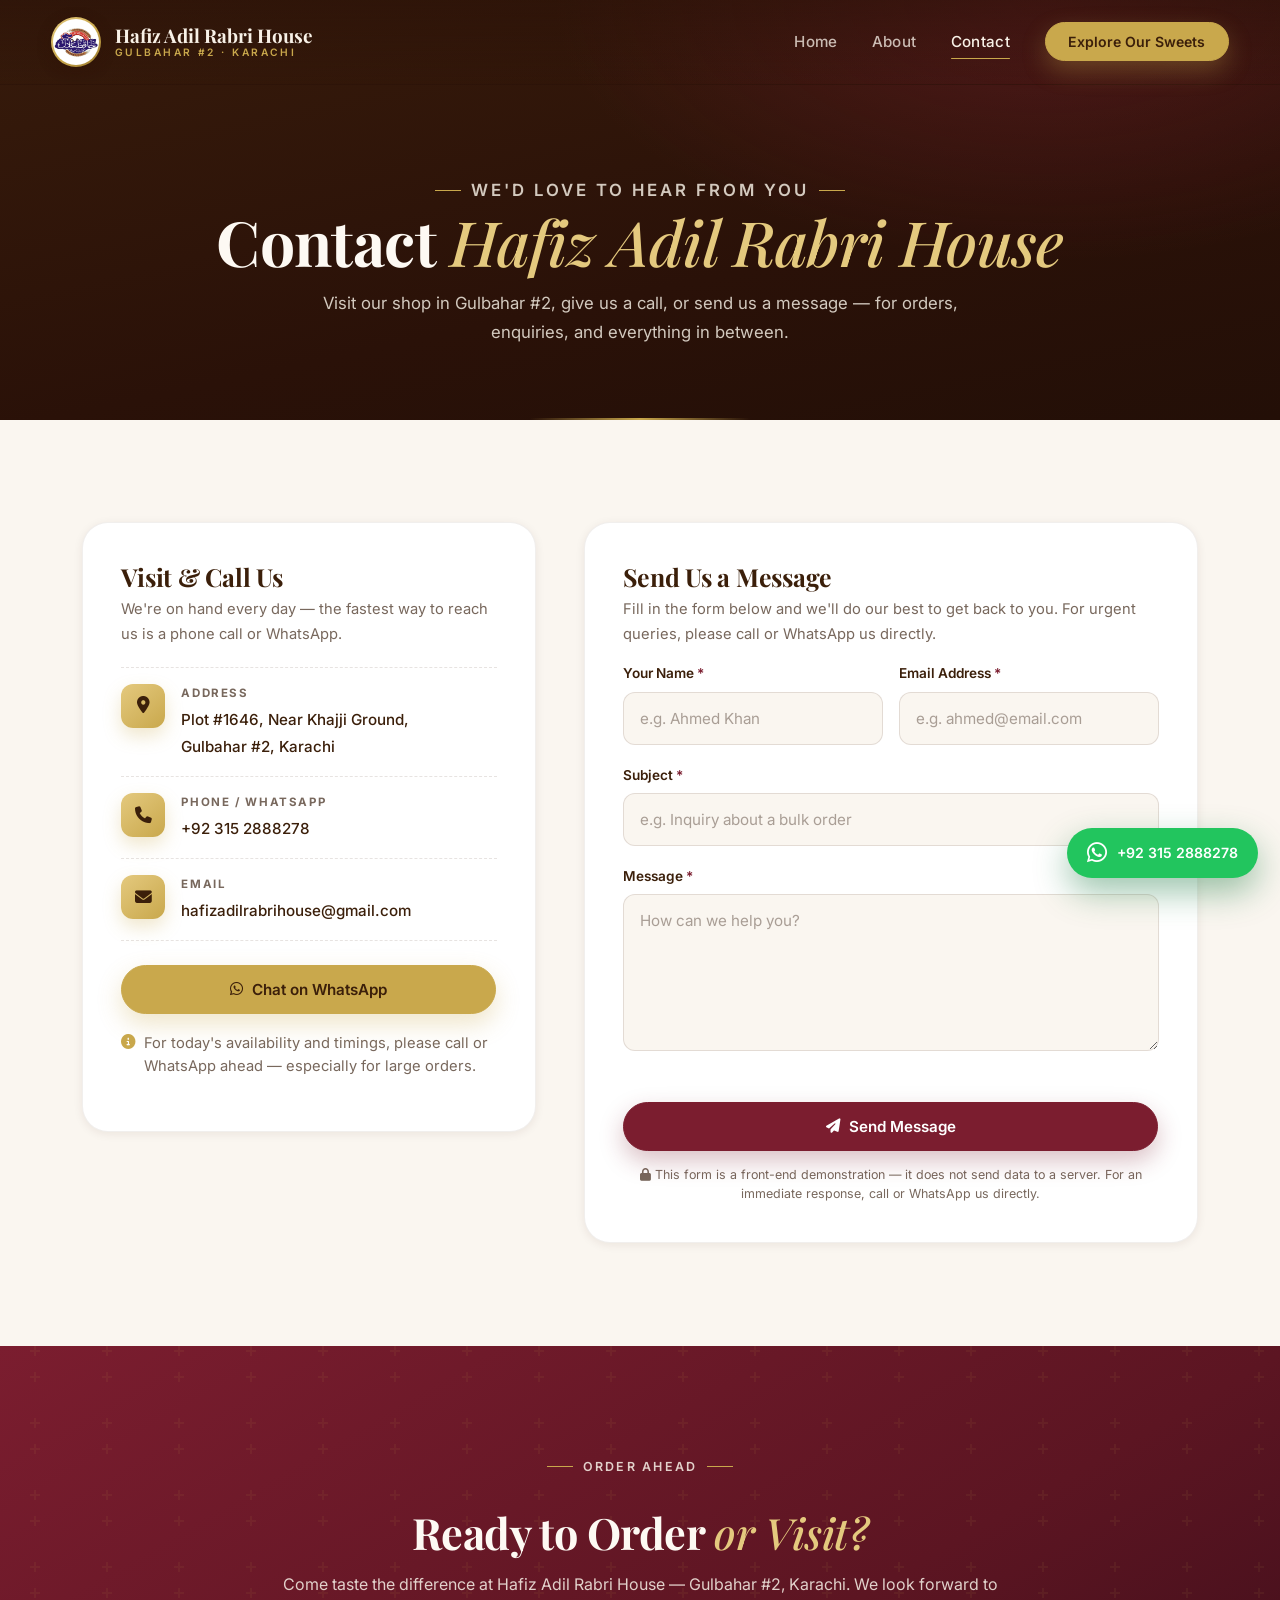
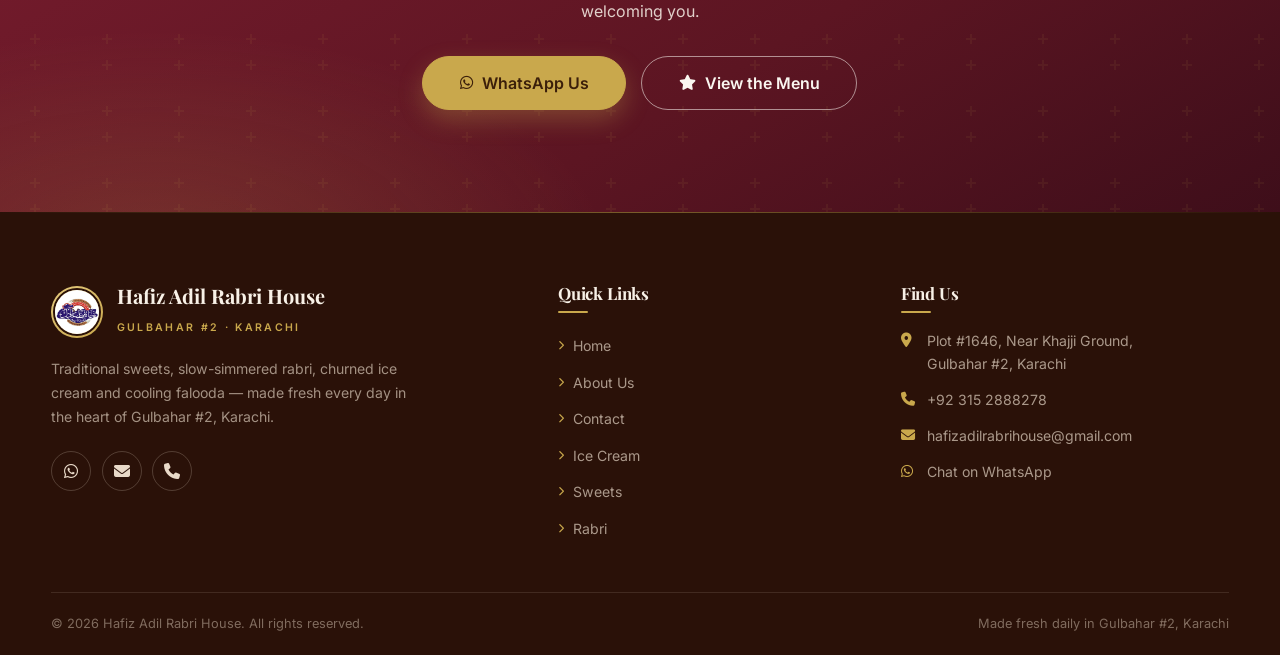
==== public/contact.html @ a8bcb31a "Update Hafiz Adil Rabri House website" ====
<!DOCTYPE html>
<html lang="en">

<head>
    <meta charset="UTF-8">
    <meta name="viewport" content="width=device-width, initial-scale=1.0">
    <title>Contact Us — Hafiz Adil Rabri House | Gulbahar #2, Karachi</title>
    <meta name="description"
        content="Get in touch with Hafiz Adil Rabri House. Visit us at Plot #1646, Gulbahar #2, Karachi, call +92 315 2888278, or message us on WhatsApp.">
    <link rel="icon" href="./img/logo.%202.jpg">

    <script>
        /* Progressive enhancement gate + fail-safe. */
        (function () {
            var d = document.documentElement;
            d.classList.add('js');
            setTimeout(function () {
                if (!window.__revealInit) {
                    var els = document.querySelectorAll('[data-reveal]');
                    for (var i = 0; i < els.length; i++) {
                        els[i].classList.add('is-visible', 'is-settled');
                    }
                }
            }, 2200);
        })();
    </script>

    <!-- Fonts -->
    <link rel="preconnect" href="https://fonts.googleapis.com">
    <link rel="preconnect" href="https://fonts.gstatic.com" crossorigin>
    <link
        href="https://fonts.googleapis.com/css2?family=Inter:wght@400;500;600;700&family=Playfair+Display:ital,wght@0,500;0,600;0,700;0,800;1,500;1,600&display=swap"
        rel="stylesheet">

    <!-- Bootstrap CSS -->
    <link href="https://cdn.jsdelivr.net/npm/bootstrap@5.3.2/dist/css/bootstrap.min.css" rel="stylesheet"
        integrity="sha384-T3c6CoIi6uLrA9TneNEoa7RxnatzjcDSCmG1MXxSR1GAsXEV/Dwwykc2MPK8M2HN" crossorigin="anonymous">
    <!-- Font Awesome -->
    <link rel="stylesheet" href="https://cdnjs.cloudflare.com/ajax/libs/font-awesome/6.4.2/css/all.min.css"
        integrity="sha512-z3gLpd7yknf1YoNbCzqRKc4qyor8gaKU1qmn+CShxbuBusANI9QpRohGBreCFkKxLhei6S9CQXFEbbKuqLg0DA=="
        crossorigin="anonymous" referrerpolicy="no-referrer">
    <!-- Custom styles -->
    <link rel="stylesheet" href="style.css">
</head>

<body>

    <a class="skip-link" href="#main-content">Skip to main content</a>

    <!-- ══════════════════════════════════════
         HEADER
    ══════════════════════════════════════ -->
    <header class="site-header" id="siteHeader">
        <nav class="navbar navbar-expand-lg" aria-label="Main navigation">
            <div class="nav-wrap">

                <a class="brand" href="index.html" aria-label="Hafiz Adil Rabri House — home">
                    <span class="brand__logo-frame">
                        <img class="brand__logo" src="./img/logo.%202.jpg" alt="Hafiz Adil Rabri House logo">
                    </span>
                    <span class="brand__text">
                        <span class="brand__name">Hafiz Adil Rabri House</span>
                        <span class="brand__tag">Gulbahar #2 · Karachi</span>
                    </span>
                </a>

                <button class="nav-burger" type="button" data-bs-toggle="collapse" data-bs-target="#siteNav"
                    aria-controls="siteNav" aria-expanded="false" aria-label="Toggle navigation menu">
                    <span></span><span></span><span></span>
                </button>

                <nav class="collapse navbar-collapse site-nav" id="siteNav" aria-label="Site sections">
                    <ul class="site-nav__list">
                        <li><a class="site-nav__link" href="index.html">Home</a></li>
                        <li><a class="site-nav__link" href="about.html">About</a></li>
                        <li><a class="site-nav__link is-active" aria-current="page" href="contact.html">Contact</a>
                        </li>
                    </ul>
                    <a class="btn btn--gold btn--sm site-nav__cta" href="index.html#signature">Explore Our Sweets</a>
                </nav>

            </div>
        </nav>
    </header>

    <main id="main-content">

        <!-- ══════════════════════════════════════
             PAGE HERO
        ══════════════════════════════════════ -->
        <section class="page-hero" aria-labelledby="contact-hero-title">
            <div class="container">
                <p class="eyebrow eyebrow--gold eyebrow--center">We'd Love to Hear from You</p>
                <h1 id="contact-hero-title">Contact <em>Hafiz Adil Rabri House</em></h1>
                <p>
                    Visit our shop in Gulbahar #2, give us a call, or send us a message — for orders, enquiries,
                    and everything in between.
                </p>
            </div>
        </section>

        <!-- ══════════════════════════════════════
             CONTACT LAYOUT
        ══════════════════════════════════════ -->
        <section class="section contact-wrap" aria-label="Contact information and message form">
            <div class="container contact-grid">

                <!-- Info card -->
                <div class="contact-card" data-reveal="left">
                    <h2>Visit &amp; Call Us</h2>
                    <p>We're on hand every day — the fastest way to reach us is a phone call or WhatsApp.</p>

                    <div class="contact-detail">
                        <div class="contact-detail__icon"><i class="fa-solid fa-location-dot"
                                aria-hidden="true"></i></div>
                        <div class="contact-detail__text">
                            <strong>Address</strong>
                            <span>Plot #1646, Near Khajji Ground,<br>Gulbahar #2, Karachi</span>
                        </div>
                    </div>

                    <div class="contact-detail">
                        <div class="contact-detail__icon"><i class="fa-solid fa-phone" aria-hidden="true"></i></div>
                        <div class="contact-detail__text">
                            <strong>Phone / WhatsApp</strong>
                            <a href="tel:+923152888278">+92 315 2888278</a>
                        </div>
                    </div>

                    <div class="contact-detail">
                        <div class="contact-detail__icon"><i class="fa-solid fa-envelope" aria-hidden="true"></i>
                        </div>
                        <div class="contact-detail__text">
                            <strong>Email</strong>
                            <a href="mailto:hafizadilrabrihouse@gmail.com">hafizadilrabrihouse@gmail.com</a>
                        </div>
                    </div>

                    <a class="btn btn--gold btn--block"
                        href="https://wa.me/923152888278?text=Assalam%20o%20Alaikum!%20I%20have%20a%20question."
                        target="_blank" rel="noopener noreferrer">
                        <i class="fa-brands fa-whatsapp" aria-hidden="true"></i> Chat on WhatsApp
                    </a>

                    <p class="contact-card__note">
                        <i class="fa-solid fa-circle-info" aria-hidden="true"></i>
                        <span>For today's availability and timings, please call or WhatsApp ahead — especially for
                            large orders.</span>
                    </p>
                </div>

                <!-- Form card -->
                <div class="contact-card" data-reveal="right">
                    <h2>Send Us a Message</h2>
                    <p>
                        Fill in the form below and we'll do our best to get back to you. For urgent queries, please
                        call or WhatsApp us directly.
                    </p>

                    <form id="contact-form" novalidate aria-label="Contact form">
                        <div class="form-row">
                            <div class="form-group">
                                <label for="cf-name">Your Name <span class="req" aria-hidden="true">*</span></label>
                                <input class="form-control-custom" type="text" id="cf-name" name="name"
                                    autocomplete="name" placeholder="e.g. Ahmed Khan" aria-required="true"
                                    aria-describedby="cf-name-error">
                                <span class="field-error" id="cf-name-error" role="alert" aria-live="polite"></span>
                            </div>
                            <div class="form-group">
                                <label for="cf-email">Email Address <span class="req"
                                        aria-hidden="true">*</span></label>
                                <input class="form-control-custom" type="email" id="cf-email" name="email"
                                    autocomplete="email" placeholder="e.g. ahmed@email.com" aria-required="true"
                                    aria-describedby="cf-email-error">
                                <span class="field-error" id="cf-email-error" role="alert" aria-live="polite"></span>
                            </div>
                        </div>

                        <div class="form-group">
                            <label for="cf-subject">Subject <span class="req" aria-hidden="true">*</span></label>
                            <input class="form-control-custom" type="text" id="cf-subject" name="subject"
                                placeholder="e.g. Inquiry about a bulk order" aria-required="true"
                                aria-describedby="cf-subject-error">
                            <span class="field-error" id="cf-subject-error" role="alert" aria-live="polite"></span>
                        </div>

                        <div class="form-group">
                            <label for="cf-message">Message <span class="req" aria-hidden="true">*</span></label>
                            <textarea class="form-control-custom" id="cf-message" name="message" rows="5"
                                placeholder="How can we help you?" aria-required="true"
                                aria-describedby="cf-message-error"></textarea>
                            <span class="field-error" id="cf-message-error" role="alert" aria-live="polite"></span>
                        </div>

                        <button type="submit" class="btn btn--primary btn--block">
                            <i class="fa-solid fa-paper-plane" aria-hidden="true"></i> Send Message
                        </button>

                        <p class="form-hint">
                            <i class="fa-solid fa-lock" aria-hidden="true"></i>
                            This form is a front-end demonstration — it does not send data to a server. For an
                            immediate response, call or WhatsApp us directly.
                        </p>
                    </form>

                    <div id="form-success" role="status" aria-live="polite">
                        <i class="fa-solid fa-circle-check" aria-hidden="true"></i>
                        Thank you! Your message passed validation.
                        <br>
                        Please note: this form is a front-end demonstration and does not transmit data —
                        to reach us instantly, message us on WhatsApp at <strong>+92 315 2888278</strong>.
                    </div>
                </div>

            </div>
        </section>

        <!-- ══════════════════════════════════════
             CTA
        ══════════════════════════════════════ -->
        <section class="visit" aria-labelledby="contact-cta-title">
            <div class="container visit__inner" data-reveal>
                <p class="eyebrow eyebrow--gold eyebrow--center">Order Ahead</p>
                <h2 id="contact-cta-title">Ready to Order <em>or Visit?</em></h2>
                <p>
                    Come taste the difference at Hafiz Adil Rabri House — Gulbahar #2, Karachi. We look forward to
                    welcoming you.
                </p>
                <div class="visit__cta">
                    <a class="btn btn--gold btn--lg" href="https://wa.me/923152888278" target="_blank"
                        rel="noopener noreferrer">
                        <i class="fa-brands fa-whatsapp" aria-hidden="true"></i> WhatsApp Us
                    </a>
                    <a class="btn btn--ghost btn--lg" href="index.html#menu">
                        <i class="fa-solid fa-star" aria-hidden="true"></i> View the Menu
                    </a>
                </div>
            </div>
        </section>

    </main>

    <!-- ══════════════════════════════════════
         WHATSAPP FAB
    ══════════════════════════════════════ -->
    <a href="https://wa.me/923152888278" class="whatsapp-fab" target="_blank" rel="noopener noreferrer"
        aria-label="Chat with Hafiz Adil Rabri House on WhatsApp">
        <i class="fa-brands fa-whatsapp" aria-hidden="true"></i>
        <span>+92 315 2888278</span>
    </a>

    <!-- ══════════════════════════════════════
         FOOTER
    ══════════════════════════════════════ -->
    <footer class="site-footer">
        <div class="footer-grid">

            <div class="footer-brand">
                <div class="footer-brand__row">
                    <span class="footer-brand__logo">
                        <img src="./img/logo.%202.jpg" alt="Hafiz Adil Rabri House logo" loading="lazy">
                    </span>
                    <span>
                        <span class="footer-brand__name">Hafiz Adil Rabri House</span><br>
                        <span class="footer-brand__tag">Gulbahar #2 · Karachi</span>
                    </span>
                </div>
                <p class="footer-brand__desc">
                    Traditional sweets, slow-simmered rabri, churned ice cream and cooling falooda — made fresh
                    every day in the heart of Gulbahar #2, Karachi.
                </p>
                <div class="footer-social">
                    <a href="https://wa.me/923152888278" target="_blank" rel="noopener noreferrer"
                        aria-label="Chat on WhatsApp"><i class="fa-brands fa-whatsapp" aria-hidden="true"></i></a>
                    <a href="mailto:hafizadilrabrihouse@gmail.com" aria-label="Email us"><i
                            class="fa-solid fa-envelope" aria-hidden="true"></i></a>
                    <a href="tel:+923152888278" aria-label="Call us"><i class="fa-solid fa-phone"
                            aria-hidden="true"></i></a>
                </div>
            </div>

            <div>
                <h3 class="footer-heading">Quick Links</h3>
                <ul class="footer-links">
                    <li><a href="index.html"><i class="fa-solid fa-chevron-right" aria-hidden="true"></i>Home</a></li>
                    <li><a href="about.html"><i class="fa-solid fa-chevron-right" aria-hidden="true"></i>About Us</a>
                    </li>
                    <li><a href="contact.html"><i class="fa-solid fa-chevron-right" aria-hidden="true"></i>Contact</a>
                    </li>
                    <li><a href="index.html#ice-cream"><i class="fa-solid fa-chevron-right"
                                aria-hidden="true"></i>Ice Cream</a></li>
                    <li><a href="index.html#sweets"><i class="fa-solid fa-chevron-right"
                                aria-hidden="true"></i>Sweets</a></li>
                    <li><a href="index.html#rabri"><i class="fa-solid fa-chevron-right"
                                aria-hidden="true"></i>Rabri</a></li>
                </ul>
            </div>

            <div>
                <h3 class="footer-heading">Find Us</h3>
                <ul class="footer-contact">
                    <li>
                        <i class="fa-solid fa-location-dot" aria-hidden="true"></i>
                        <span>Plot #1646, Near Khajji Ground,<br>Gulbahar #2, Karachi</span>
                    </li>
                    <li>
                        <i class="fa-solid fa-phone" aria-hidden="true"></i>
                        <a href="tel:+923152888278">+92 315 2888278</a>
                    </li>
                    <li>
                        <i class="fa-solid fa-envelope" aria-hidden="true"></i>
                        <a href="mailto:hafizadilrabrihouse@gmail.com">hafizadilrabrihouse@gmail.com</a>
                    </li>
                    <li>
                        <i class="fa-brands fa-whatsapp" aria-hidden="true"></i>
                        <a href="https://wa.me/923152888278" target="_blank" rel="noopener noreferrer">Chat on
                            WhatsApp</a>
                    </li>
                </ul>
            </div>

        </div>

        <div class="footer-bottom">
            <span>© 2026 Hafiz Adil Rabri House. All rights reserved.</span>
            <span>Made fresh daily in Gulbahar #2, Karachi</span>
        </div>
    </footer>

    <!-- Bootstrap JS (single load) + app scripts -->
    <script src="https://cdn.jsdelivr.net/npm/bootstrap@5.3.2/dist/js/bootstrap.bundle.min.js"
        integrity="sha384-C6RzsynM9kWDrMNeT87bh95OGNyZPhcTNXj1NW7RuBCsyN/o0jlpcV8Qyq46cDfL"
        crossorigin="anonymous"></script>
    <script src="app.js"></script>

</body>

</html>
---- public/style.css ----
/* ============================================================
   Hafiz Adil Rabri House — Premium Cinematic Stylesheet
   Stack: Bootstrap 5.3 utilities + this custom design system
   Fonts: Playfair Display (display) + Inter (UI / body)
   ------------------------------------------------------------
   Contents
   01 tokens            06 hero            11 showcase
   02 base / reset      07 category rail   12 craft
   03 utilities         08 signature       13 celebration
   04 buttons           09 menu catalogue  14 story / cta / footer ...
   05 header / nav      10 product cards   (continued in part 2)
   ============================================================ */

/* ══════════════════════════════════════════════════════════
   01 · DESIGN TOKENS
   ══════════════════════════════════════════════════════════ */
:root {
  /* Brand palette */
  --chocolate: #3B1F0A;
  --chocolate-deep: #2A1108;
  --ivory: #FAF6F0;
  --burgundy: #7B1D2F;
  --burgundy-deep: #5C1522;
  --gold: #C9A84C;
  --gold-soft: #E4C97E;
  --surface: #FFFFFF;
  --muted: #78685D;

  /* Derived surfaces & lines */
  --line: rgba(59, 31, 10, 0.12);
  --line-soft: rgba(59, 31, 10, 0.07);
  --gold-line: rgba(201, 168, 76, 0.42);
  --overlay: rgba(42, 17, 8, 0.74);
  --ink-soft: #57402E;

  /* Typography */
  --font-display: 'Playfair Display', Georgia, 'Times New Roman', serif;
  --font-body: 'Inter', system-ui, -apple-system, 'Segoe UI', Roboto, sans-serif;

  /* Metrics */
  --header-h: 84px;
  --container-w: min(1200px, 92vw);
  --radius-sm: 10px;
  --radius-md: 16px;
  --radius-lg: 26px;

  /* Shadows (natural, low-spread) */
  --shadow-sm: 0 2px 10px rgba(59, 31, 10, 0.08);
  --shadow-md: 0 12px 32px rgba(59, 31, 10, 0.13);
  --shadow-lg: 0 28px 64px rgba(42, 17, 8, 0.22);

  /* Motion */
  --ease: cubic-bezier(0.22, 0.61, 0.36, 1);
  --dur: 0.32s;
}

/* ══════════════════════════════════════════════════════════
   02 · BASE / RESET
   ══════════════════════════════════════════════════════════ */
*,
*::before,
*::after { box-sizing: border-box; }

html {
  scroll-behavior: smooth;
  scroll-padding-top: calc(var(--header-h) + 14px);
  -webkit-text-size-adjust: 100%;
}

body {
  font-family: var(--font-body);
  font-size: 1rem;
  line-height: 1.7;
  color: var(--chocolate);
  background-color: var(--ivory);
  margin: 0;
  overflow-x: clip;
}

h1, h2, h3, h4 {
  font-family: var(--font-display);
  color: var(--chocolate);
  line-height: 1.18;
  margin: 0 0 0.6em;
  font-weight: 700;
  letter-spacing: -0.01em;
}

h1 { font-size: clamp(2.3rem, 5vw, 3.9rem); }
h2 { font-size: clamp(1.75rem, 3.4vw, 2.7rem); }
h3 { font-size: clamp(1.15rem, 2vw, 1.4rem); }

p { margin: 0 0 1em; }

a {
  color: inherit;
  text-decoration: none;
  transition: color var(--dur) var(--ease);
}

img {
  max-width: 100%;
  display: block;
}

ul { margin: 0; padding: 0; }

::selection {
  background: var(--gold);
  color: var(--chocolate);
}

:focus-visible {
  outline: 2px solid var(--gold);
  outline-offset: 3px;
  border-radius: 4px;
}

/* Skip link */
.skip-link {
  position: fixed;
  top: -60px;
  left: 1rem;
  z-index: 2000;
  background: var(--burgundy);
  color: #fff;
  padding: 0.6rem 1.2rem;
  border-radius: 0 0 10px 10px;
  font-weight: 600;
  transition: top var(--dur) var(--ease);
}
.skip-link:focus { top: 0; color: #fff; }

/* ══════════════════════════════════════════════════════════
   03 · UTILITIES
   ══════════════════════════════════════════════════════════ */
.container {
  width: var(--container-w);
  margin-inline: auto;
}

.section { padding: clamp(4rem, 8vw, 7rem) 0; }
.section--white { background: var(--surface); }
.section--ivory { background: var(--ivory); }

/* Eyebrow label */
.eyebrow {
  display: inline-flex;
  align-items: center;
  gap: 0.6rem;
  font-size: 0.78rem;
  font-weight: 600;
  letter-spacing: 0.18em;
  text-transform: uppercase;
  color: var(--burgundy);
  margin: 0 0 0.9rem;
}
.eyebrow::before {
  content: '';
  width: 26px;
  height: 1.5px;
  background: var(--gold);
  flex: none;
}
.eyebrow--gold { color: var(--gold); }
.eyebrow--gold::before { background: var(--gold); }
.eyebrow--center { justify-content: center; }
.eyebrow--center::after {
  content: '';
  width: 26px;
  height: 1.5px;
  background: var(--gold);
  flex: none;
}
.eyebrow--light { color: var(--gold-soft); }

/* Lede paragraph */
.lede {
  font-size: 1.06rem;
  color: var(--muted);
  max-width: 56ch;
}
.lede--light { color: rgba(232, 217, 200, 0.82); }
.lede--center { margin-inline: auto; }

/* Section heading block */
.section-head {
  max-width: 680px;
  margin-bottom: clamp(2.2rem, 4vw, 3.4rem);
}
.section-head--center {
  text-align: center;
  margin-inline: auto;
}
.section-head--center .lede { margin-inline: auto; }
.section-head--center .eyebrow { justify-content: center; }

/* Italic accent inside headings */
h1 em, h2 em, h3 em {
  font-style: italic;
  font-weight: 500;
  color: var(--burgundy);
}
.hl-gold em,
.section--dark em { color: var(--gold-soft); }

/* Small chip / tag */
.chip {
  display: inline-flex;
  align-items: center;
  gap: 0.45rem;
  font-size: 0.8rem;
  font-weight: 600;
  padding: 0.42rem 0.9rem;
  border-radius: 50px;
  background: rgba(201, 168, 76, 0.14);
  border: 1px solid var(--gold-line);
  color: var(--chocolate);
  letter-spacing: 0.02em;
}
.chip b { color: var(--burgundy); font-weight: 700; }

/* ══════════════════════════════════════════════════════════
   04 · BUTTONS
   ══════════════════════════════════════════════════════════ */
.btn {
  display: inline-flex;
  align-items: center;
  justify-content: center;
  gap: 0.55rem;
  font-family: var(--font-body);
  font-weight: 600;
  font-size: 0.95rem;
  line-height: 1;
  padding: 1rem 1.9rem;
  border-radius: 50px;
  border: 1.5px solid transparent;
  cursor: pointer;
  text-align: center;
  transition:
    background var(--dur) var(--ease),
    color var(--dur) var(--ease),
    border-color var(--dur) var(--ease),
    transform var(--dur) var(--ease),
    box-shadow var(--dur) var(--ease);
  will-change: transform;
}
.btn i { font-size: 0.95em; }

.btn--primary {
  background: var(--burgundy);
  border-color: var(--burgundy);
  color: #fff;
  box-shadow: 0 10px 24px rgba(123, 29, 47, 0.28);
}
.btn--primary:hover {
  background: var(--burgundy-deep);
  border-color: var(--burgundy-deep);
  color: #fff;
  transform: translateY(-2px);
  box-shadow: 0 14px 30px rgba(92, 21, 34, 0.32);
}

.btn--gold {
  background: var(--gold);
  border-color: var(--gold);
  color: var(--chocolate);
  box-shadow: 0 10px 24px rgba(201, 168, 76, 0.3);
}
.btn--gold:hover {
  background: var(--gold-soft);
  border-color: var(--gold-soft);
  color: var(--chocolate);
  transform: translateY(-2px);
  box-shadow: 0 14px 30px rgba(201, 168, 76, 0.38);
}

.btn--ghost {
  background: transparent;
  border-color: rgba(250, 246, 240, 0.55);
  color: #FAF6F0;
}
.btn--ghost:hover {
  background: rgba(250, 246, 240, 0.12);
  border-color: #FAF6F0;
  color: #fff;
  transform: translateY(-2px);
}

.btn--outline {
  background: transparent;
  border-color: var(--gold-line);
  color: var(--chocolate);
}
.btn--outline:hover {
  background: rgba(201, 168, 76, 0.12);
  border-color: var(--gold);
  transform: translateY(-2px);
}

.btn--sm { padding: 0.72rem 1.4rem; font-size: 0.88rem; }
.btn--lg { padding: 1.12rem 2.3rem; font-size: 1rem; }
.btn--block { width: 100%; }

/* ══════════════════════════════════════════════════════════
   05 · HEADER / NAVBAR
   ══════════════════════════════════════════════════════════ */
.site-header {
  position: fixed;
  top: 0;
  left: 0;
  right: 0;
  z-index: 1030;
  --head-fg: #F8F1E7;
  --head-fg-dim: rgba(248, 241, 231, 0.76);
  background: linear-gradient(180deg, rgba(42, 17, 8, 0.52), rgba(42, 17, 8, 0));
  transition:
    background var(--dur) var(--ease),
    box-shadow var(--dur) var(--ease),
    border-color var(--dur) var(--ease);
  border-bottom: 1px solid transparent;
}

/* Solid state after scrolling */
.site-header.is-solid {
  --head-fg: var(--chocolate);
  --head-fg-dim: var(--muted);
  background: rgba(250, 246, 240, 0.94);
  -webkit-backdrop-filter: blur(14px);
  backdrop-filter: blur(14px);
  border-bottom-color: var(--line-soft);
  box-shadow: 0 10px 34px rgba(42, 17, 8, 0.1);
}

/* Bootstrap navbar overrides */
.site-header .navbar {
  padding: 0;
  flex-wrap: nowrap;
}

.nav-wrap {
  width: var(--container-w);
  margin-inline: auto;
  display: flex;
  align-items: center;
  justify-content: space-between;
  gap: 1.5rem;
  min-height: var(--header-h);
  position: relative;
}

/* Brand */
.brand {
  display: inline-flex;
  align-items: center;
  gap: 0.85rem;
  min-width: 0;
}
.brand__logo-frame {
  width: 50px;
  height: 50px;
  flex: none;
  border-radius: 50%;
  padding: 2px;
  background: linear-gradient(140deg, var(--gold-soft), var(--gold) 55%, #9A7A2E);
  box-shadow: 0 4px 14px rgba(42, 17, 8, 0.35);
}
.brand__logo {
  width: 100%;
  height: 100%;
  border-radius: 50%;
  object-fit: cover;
}
.brand__text {
  display: flex;
  flex-direction: column;
  line-height: 1.15;
  min-width: 0;
}
.brand__name {
  font-family: var(--font-display);
  font-weight: 700;
  font-size: 1.18rem;
  color: var(--head-fg);
  white-space: nowrap;
  transition: color var(--dur) var(--ease);
}
.brand__tag {
  font-size: 0.64rem;
  font-weight: 600;
  letter-spacing: 0.24em;
  text-transform: uppercase;
  color: var(--gold);
}

/* Nav links */
.site-nav {
  align-items: center;
  justify-content: flex-end;
  gap: 0.4rem;
}
.site-nav__list {
  display: flex;
  align-items: center;
  gap: 0.35rem;
  list-style: none;
}
.site-nav__link {
  position: relative;
  display: inline-block;
  font-weight: 500;
  font-size: 0.95rem;
  letter-spacing: 0.02em;
  color: var(--head-fg-dim);
  padding: 0.55rem 0.9rem;
  transition: color var(--dur) var(--ease);
}
.site-nav__link::after {
  content: '';
  position: absolute;
  left: 0.9rem;
  right: 0.9rem;
  bottom: 0.28rem;
  height: 1.5px;
  background: var(--gold);
  border-radius: 2px;
  transform: scaleX(0);
  transform-origin: left center;
  transition: transform 0.4s var(--ease);
}
.site-nav__link:hover,
.site-nav__link:focus-visible { color: var(--head-fg); }
.site-nav__link:hover::after { transform: scaleX(1); }
.site-nav__link.is-active { color: var(--head-fg); }
.site-nav__link.is-active::after { transform: scaleX(1); }

.site-nav__cta { margin-left: 0.9rem; }

/* Burger (mobile) */
.nav-burger {
  display: none;
  flex-direction: column;
  justify-content: center;
  gap: 5px;
  width: 46px;
  height: 46px;
  padding: 0 12px;
  background: rgba(250, 246, 240, 0.1);
  border: 1px solid rgba(250, 246, 240, 0.28);
  border-radius: 12px;
  color: var(--head-fg);
  cursor: pointer;
  transition: background var(--dur) var(--ease), border-color var(--dur) var(--ease);
}
.nav-burger span {
  display: block;
  width: 100%;
  height: 2px;
  border-radius: 2px;
  background: currentColor;
  transition: transform 0.35s var(--ease), opacity 0.25s var(--ease);
}
.nav-burger:hover { background: rgba(250, 246, 240, 0.18); }
.site-header.is-solid .nav-burger {
  background: rgba(59, 31, 10, 0.06);
  border-color: var(--line);
}
.nav-burger[aria-expanded="true"] span:nth-child(1) { transform: translateY(7px) rotate(45deg); }
.nav-burger[aria-expanded="true"] span:nth-child(2) { opacity: 0; }
.nav-burger[aria-expanded="true"] span:nth-child(3) { transform: translateY(-7px) rotate(-45deg); }

/* Mobile nav panel */
@media (max-width: 991.98px) {
  .nav-burger { display: flex; }

  .site-nav.navbar-collapse {
    position: absolute;
    top: calc(100% + 10px);
    left: 0;
    right: 0;
    z-index: 1020;
    display: block;
    background: linear-gradient(165deg, #341A0B 0%, var(--chocolate-deep) 100%);
    border: 1px solid rgba(201, 168, 76, 0.25);
    border-radius: var(--radius-md);
    box-shadow: var(--shadow-lg);
    padding: 1rem;
    overflow: hidden;
  }
  .site-nav.navbar-collapse:not(.show) { display: none; }

  .site-nav__list {
    flex-direction: column;
    align-items: stretch;
    gap: 0;
  }
  .site-nav__link {
    display: block;
    color: rgba(248, 241, 231, 0.82);
    font-size: 1.02rem;
    padding: 0.85rem 0.9rem;
    border-bottom: 1px solid rgba(201, 168, 76, 0.12);
  }
  .site-nav__link::after { display: none; }
  .site-nav__link:hover,
  .site-nav__link.is-active { color: var(--gold-soft); }
  .site-nav__cta {
    display: flex;
    width: 100%;
    margin: 1rem 0 0.25rem;
  }
}

/* ══════════════════════════════════════════════════════════
   06 · HERO
   ══════════════════════════════════════════════════════════ */
.hero {
  position: relative;
  min-height: max(660px, 96vh);
  display: flex;
  align-items: center;
  overflow: hidden;
  background: var(--chocolate-deep);
  isolation: isolate;
}

.hero__media {
  position: absolute;
  inset: 0;
  z-index: -2;
}
.hero__img {
  width: 100%;
  height: 100%;
  object-fit: cover;
  object-position: 18% center;
  transform: scale(1.04);
  will-change: transform;
}
/* Cinematic veils — darken the copy side, keep the sweets visible */
.hero__veil {
  position: absolute;
  inset: 0;
  z-index: -1;
  background:
    linear-gradient(255deg, rgba(42, 17, 8, 0.88) 4%, rgba(42, 17, 8, 0.55) 38%, rgba(42, 17, 8, 0.14) 66%, rgba(42, 17, 8, 0.05) 100%),
    linear-gradient(180deg, rgba(42, 17, 8, 0.5) 0%, rgba(42, 17, 8, 0) 30%, rgba(42, 17, 8, 0) 62%, rgba(42, 17, 8, 0.62) 100%);
}

.hero__inner {
  width: var(--container-w);
  margin-inline: auto;
  display: flex;
  justify-content: flex-end;
  align-items: center;
  gap: 2.5rem;
  padding: calc(var(--header-h) + 3rem) 0 4.5rem;
  position: relative;
}

.hero__content {
  max-width: 620px;
  color: #F8F1E7;
  text-align: right;
  display: flex;
  flex-direction: column;
  align-items: flex-end;
}

.hero__title {
  color: #FDF9F3;
  font-size: clamp(2.4rem, 5vw, 4.1rem);
  margin: 0.2rem 0 1.1rem;
  text-wrap: balance;
}
.hero__title em {
  color: var(--gold-soft);
  font-weight: 500;
}

.hero__lede {
  font-size: clamp(1rem, 1.4vw, 1.12rem);
  color: rgba(248, 241, 231, 0.85);
  max-width: 46ch;
  margin-bottom: 1.9rem;
}

.hero__cta {
  display: flex;
  flex-wrap: wrap;
  gap: 0.9rem;
  justify-content: flex-end;
}

.hero__meta {
  margin-top: 2rem;
  display: flex;
  flex-wrap: wrap;
  justify-content: flex-end;
  gap: 0.5rem 1.4rem;
  list-style: none;
  font-size: 0.8rem;
  font-weight: 500;
  letter-spacing: 0.16em;
  text-transform: uppercase;
  color: rgba(228, 201, 126, 0.9);
}
.hero__meta li { display: inline-flex; align-items: center; gap: 1.4rem; }
.hero__meta li + li::before {
  content: '';
  width: 4px;
  height: 4px;
  border-radius: 50%;
  background: var(--gold);
  opacity: 0.7;
}

/* Floating signature card */
.hero__card {
  position: absolute;
  left: 0;
  bottom: 3.4rem;
  display: flex;
  align-items: center;
  gap: 0.9rem;
  padding: 0.65rem 1.15rem 0.65rem 0.65rem;
  border-radius: 18px;
  background: rgba(42, 17, 8, 0.55);
  border: 1px solid rgba(201, 168, 76, 0.35);
  -webkit-backdrop-filter: blur(10px);
  backdrop-filter: blur(10px);
  box-shadow: 0 18px 44px rgba(15, 6, 2, 0.4);
  color: #F8F1E7;
}
.hero__card img {
  width: 62px;
  height: 62px;
  border-radius: 12px;
  object-fit: cover;
  flex: none;
}
.hero__card-label {
  font-size: 0.66rem;
  font-weight: 600;
  letter-spacing: 0.2em;
  text-transform: uppercase;
  color: var(--gold-soft);
  margin: 0 0 0.1rem;
}
.hero__card-text {
  font-family: var(--font-display);
  font-size: 0.98rem;
  margin: 0;
  line-height: 1.3;
}
.hero__card-price {
  font-size: 0.82rem;
  color: rgba(248, 241, 231, 0.75);
  margin: 0.1rem 0 0;
}
.hero__card-price b { color: var(--gold-soft); font-weight: 700; }

/* Scroll cue */
.hero__scroll {
  position: absolute;
  left: 50%;
  bottom: 1.4rem;
  transform: translateX(-50%);
  width: 1px;
  height: 44px;
  background: rgba(228, 201, 126, 0.45);
  overflow: hidden;
}
.hero__scroll::after {
  content: '';
  position: absolute;
  left: 0;
  top: -50%;
  width: 100%;
  height: 50%;
  background: var(--gold-soft);
  animation: scrollCue 2.4s var(--ease) infinite;
}
@keyframes scrollCue {
  0%   { top: -50%; }
  100% { top: 110%; }
}

/* Hero entrance animation — pure CSS, fill-mode both.
   No base opacity:0, so even if animations are disabled or
   interrupted the copy can never end up stuck invisible. */
@keyframes heroIn {
  from { opacity: 0; transform: translateY(30px); }
  to   { opacity: 1; transform: translateY(0); }
}
.js .hero [data-hero] {
  animation: heroIn 0.95s var(--ease) both;
}
.js .hero [data-hero="1"] { animation-delay: 0.1s; }
.js .hero [data-hero="2"] { animation-delay: 0.24s; }
.js .hero [data-hero="3"] { animation-delay: 0.38s; }
.js .hero [data-hero="4"] { animation-delay: 0.52s; }
.js .hero [data-hero="5"] { animation-delay: 0.66s; }

@media (max-width: 991.98px) {
  .hero { min-height: max(600px, 92vh); }
  .hero__inner { justify-content: center; }
  .hero__content { text-align: center; align-items: center; max-width: 640px; }
  .hero__cta { justify-content: center; }
  .hero__meta { justify-content: center; }
  .hero__card { display: none; }
  .hero__scroll { display: none; }
  .hero__veil {
    background:
      linear-gradient(180deg, rgba(42, 17, 8, 0.66) 0%, rgba(42, 17, 8, 0.42) 45%),
      linear-gradient(0deg, rgba(42, 17, 8, 0.72) 0%, rgba(42, 17, 8, 0.2) 55%);
  }
  .hero__img { object-position: center; }
}

/* ══════════════════════════════════════════════════════════
   07 · CATEGORY RAIL
   ══════════════════════════════════════════════════════════ */
.cats {
  background: var(--ivory);
  padding: clamp(2.6rem, 5vw, 3.8rem) 0 clamp(2.2rem, 4vw, 3rem);
  border-bottom: 1px solid var(--line-soft);
  position: relative;
}
.cats__inner {
  display: grid;
  grid-template-columns: repeat(6, 1fr);
  gap: 1.4rem 1rem;
}

.cat {
  display: flex;
  flex-direction: column;
  align-items: center;
  gap: 0.7rem;
  text-align: center;
}
.cat__ring {
  width: 104px;
  height: 104px;
  border-radius: 50%;
  padding: 3px;
  background: linear-gradient(160deg, rgba(201, 168, 76, 0.55), rgba(201, 168, 76, 0.12) 60%);
  transition: transform 0.35s var(--ease), box-shadow 0.35s var(--ease);
  box-shadow: 0 8px 22px rgba(59, 31, 10, 0.1);
}
.cat__ring img {
  width: 100%;
  height: 100%;
  border-radius: 50%;
  object-fit: cover;
  border: 3px solid var(--surface);
  transition: transform 0.5s var(--ease);
}
.cat:hover .cat__ring {
  transform: translateY(-6px);
  box-shadow: 0 16px 32px rgba(59, 31, 10, 0.18);
}
.cat:hover .cat__ring img { transform: scale(1.08); }
.cat__label {
  font-size: 0.83rem;
  font-weight: 600;
  letter-spacing: 0.08em;
  text-transform: uppercase;
  color: var(--chocolate);
  transition: color var(--dur) var(--ease);
}
.cat:hover .cat__label { color: var(--burgundy); }

@media (max-width: 991.98px) {
  .cats__inner { grid-template-columns: repeat(3, 1fr); }
  .cat__ring { width: 92px; height: 92px; }
}
@media (max-width: 480px) {
  .cats__inner { gap: 1.2rem 0.6rem; }
  .cat__ring { width: 76px; height: 76px; }
  .cat__label { font-size: 0.7rem; letter-spacing: 0.05em; }
}

/* ══════════════════════════════════════════════════════════
   08 · SIGNATURE SECTION
   ══════════════════════════════════════════════════════════ */
.signature { background: var(--ivory); overflow: hidden; }

.sig-grid {
  display: grid;
  grid-template-columns: 1.05fr 1fr;
  gap: clamp(2.4rem, 5vw, 5rem);
  align-items: center;
}

.sig-copy h2 { margin-bottom: 0.9rem; }
.sig-copy .lede { margin-bottom: 1.8rem; }

/* Signature menu list */
.sig-list { list-style: none; margin-bottom: 2.2rem; }
.sig-item {
  display: flex;
  align-items: baseline;
  justify-content: space-between;
  gap: 1.2rem;
  padding: 1.05rem 0.2rem;
  border-bottom: 1px dashed var(--line);
  transition: transform var(--dur) var(--ease), border-color var(--dur) var(--ease);
}
.sig-item:first-child { border-top: 1px dashed var(--line); }
.sig-item:hover { transform: translateX(6px); border-color: var(--gold-line); }
.sig-item__info { min-width: 0; }
.sig-item__name {
  font-family: var(--font-display);
  font-size: 1.12rem;
  font-weight: 700;
  margin: 0 0 0.12rem;
  color: var(--chocolate);
}
.sig-item__desc {
  font-size: 0.86rem;
  color: var(--muted);
  margin: 0;
}
.sig-item__price {
  font-family: var(--font-display);
  font-size: 1.15rem;
  font-weight: 700;
  color: var(--burgundy);
  white-space: nowrap;
}

/* Signature media — layered frame */
.sig-media { position: relative; }
.sig-media__frame {
  position: relative;
  border-radius: var(--radius-lg);
  overflow: hidden;
  box-shadow: var(--shadow-lg);
  aspect-ratio: 4 / 3.4;
}
.sig-media__frame img {
  width: 100%;
  height: 100%;
  object-fit: cover;
  transition: transform 0.8s var(--ease);
}
.sig-media:hover .sig-media__frame img { transform: scale(1.045); }
.sig-media::before {
  content: '';
  position: absolute;
  inset: -18px -18px auto auto;
  width: 62%;
  height: 62%;
  border-radius: var(--radius-lg);
  border: 1.5px solid var(--gold-line);
  z-index: -1;
}
.sig-media::after {
  content: '';
  position: absolute;
  inset: auto auto -20px -20px;
  width: 46%;
  height: 46%;
  border-radius: var(--radius-lg);
  background: radial-gradient(circle at 30% 30%, rgba(201, 168, 76, 0.28), transparent 70%);
  z-index: -1;
}
.sig-media__tag {
  position: absolute;
  left: 1.2rem;
  bottom: 1.2rem;
  background: rgba(42, 17, 8, 0.78);
  -webkit-backdrop-filter: blur(8px);
  backdrop-filter: blur(8px);
  border: 1px solid var(--gold-line);
  color: #F8F1E7;
  border-radius: 14px;
  padding: 0.6rem 1rem;
  font-size: 0.8rem;
  line-height: 1.35;
}
.sig-media__tag strong {
  display: block;
  font-family: var(--font-display);
  font-size: 0.95rem;
  color: var(--gold-soft);
}

@media (max-width: 991.98px) {
  .sig-grid { grid-template-columns: 1fr; }
  .sig-media { order: -1; }
  .sig-media::before, .sig-media::after { display: none; }
}

/* ══════════════════════════════════════════════════════════
   09 · MENU CATALOGUE
   ══════════════════════════════════════════════════════════ */
.menu-block { margin-top: clamp(3.2rem, 6vw, 5rem); }
.menu-block:first-of-type { margin-top: 0; }
.menu-block + .menu-block { padding-top: clamp(3.2rem, 6vw, 5rem); border-top: 1px solid var(--line-soft); }

/* Category heading inside the catalogue */
.menu-head {
  display: flex;
  align-items: center;
  gap: 1.1rem;
  margin-bottom: 2rem;
}
.menu-head__icon {
  width: 58px;
  height: 58px;
  flex: none;
  border-radius: 50%;
  padding: 2px;
  background: linear-gradient(150deg, var(--gold-soft), var(--gold));
  box-shadow: 0 8px 20px rgba(201, 168, 76, 0.3);
}
.menu-head__icon img {
  width: 100%;
  height: 100%;
  border-radius: 50%;
  object-fit: cover;
  border: 2.5px solid var(--surface);
}
.menu-head__text { min-width: 0; }
.menu-head__eyebrow {
  font-size: 0.7rem;
  font-weight: 600;
  letter-spacing: 0.2em;
  text-transform: uppercase;
  color: var(--burgundy);
  margin: 0 0 0.1rem;
}
.menu-head h3 {
  font-size: clamp(1.5rem, 2.6vw, 2rem);
  margin: 0;
}
.menu-head__note {
  margin: 0.1rem 0 0;
  font-size: 0.88rem;
  color: var(--muted);
}
.menu-head__count {
  margin-left: auto;
  flex: none;
  font-size: 0.72rem;
  font-weight: 600;
  letter-spacing: 0.14em;
  text-transform: uppercase;
  color: var(--muted);
  border: 1px solid var(--line);
  border-radius: 50px;
  padding: 0.35rem 0.9rem;
}
@media (max-width: 575.98px) {
  .menu-head { flex-wrap: wrap; }
  .menu-head__count { margin-left: 0; }
}

/* ── Ice cream feature strip ── */
.feature {
  display: grid;
  grid-template-columns: 1.15fr 1fr;
  gap: clamp(1.8rem, 4vw, 3.4rem);
  align-items: center;
  margin-bottom: 2.6rem;
}
.feature__media {
  position: relative;
  padding-bottom: 3.2rem;
  padding-right: 2.6rem;
}
.feature__media img.feature__img--main {
  width: 100%;
  aspect-ratio: 16 / 10.5;
  object-fit: cover;
  border-radius: var(--radius-lg);
  box-shadow: var(--shadow-lg);
}
.feature__media img.feature__img--float {
  position: absolute;
  right: 0;
  bottom: 0;
  width: 44%;
  aspect-ratio: 1 / 1;
  object-fit: cover;
  border-radius: var(--radius-md);
  border: 5px solid var(--surface);
  box-shadow: var(--shadow-md);
}
.feature__body h3 {
  font-size: clamp(1.4rem, 2.4vw, 1.9rem);
  margin-bottom: 0.6rem;
}
.feature__body p { color: var(--muted); margin-bottom: 1.4rem; }

/* Price legend chips */
.price-chips {
  display: flex;
  flex-wrap: wrap;
  gap: 0.6rem;
}
.price-chips .chip { font-size: 0.82rem; padding: 0.5rem 1rem; }

@media (max-width: 991.98px) {
  .feature { grid-template-columns: 1fr; }
  .feature__media { padding-bottom: 2.2rem; padding-right: 1.6rem; }
  .feature__media img.feature__img--float { width: 38%; border-width: 4px; }
}

/* ══════════════════════════════════════════════════════════
   10 · PRODUCT CARDS & GRIDS
   ══════════════════════════════════════════════════════════ */
.grid {
  display: grid;
  gap: 1.5rem;
}
.grid--3 { grid-template-columns: repeat(3, 1fr); }
.grid--4 { grid-template-columns: repeat(4, 1fr); }

@media (max-width: 1199.98px) {
  .grid--4 { grid-template-columns: repeat(3, 1fr); }
}
@media (max-width: 991.98px) {
  .grid--3, .grid--4 { grid-template-columns: repeat(2, 1fr); }
}
@media (max-width: 575.98px) {
  .grid--3, .grid--4 { grid-template-columns: 1fr; gap: 1.2rem; }
}

.p-card {
  position: relative;
  display: flex;
  flex-direction: column;
  background: var(--surface);
  border: 1px solid var(--line-soft);
  border-radius: var(--radius-md);
  overflow: hidden;
  box-shadow: var(--shadow-sm);
  transition:
    transform 0.4s var(--ease),
    box-shadow 0.4s var(--ease),
    border-color 0.4s var(--ease);
}
.p-card:hover {
  transform: translateY(-7px);
  box-shadow: var(--shadow-md);
  border-color: var(--gold-line);
}

.p-card__media {
  position: relative;
  overflow: hidden;
  aspect-ratio: 4 / 3;
}
.p-card__media img {
  width: 100%;
  height: 100%;
  object-fit: cover;
  transition: transform 0.65s var(--ease);
  will-change: transform;
}
.p-card:hover .p-card__media img { transform: scale(1.07); }
.p-card__media::after {
  content: '';
  position: absolute;
  inset: 0;
  background: linear-gradient(180deg, transparent 62%, rgba(42, 17, 8, 0.24));
  opacity: 0;
  transition: opacity 0.4s var(--ease);
}
.p-card:hover .p-card__media::after { opacity: 1; }

.p-card__body {
  display: flex;
  flex-direction: column;
  flex: 1;
  gap: 0.35rem;
  padding: 1.05rem 1.15rem 1.2rem;
}
.p-card__title {
  font-family: var(--font-display);
  font-size: 1.08rem;
  font-weight: 700;
  color: var(--chocolate);
  margin: 0;
}
.p-card__desc {
  font-size: 0.85rem;
  color: var(--muted);
  margin: 0;
  line-height: 1.55;
}
.p-card__foot {
  margin-top: auto;
  padding-top: 0.6rem;
  display: flex;
  align-items: center;
  justify-content: space-between;
  gap: 0.8rem;
}
.p-card__price {
  font-family: var(--font-display);
  font-size: 1.22rem;
  font-weight: 700;
  color: var(--burgundy);
}
.p-card__from {
  font-size: 0.74rem;
  font-weight: 600;
  letter-spacing: 0.1em;
  text-transform: uppercase;
  color: var(--muted);
  border: 1px solid var(--line);
  border-radius: 50px;
  padding: 0.28rem 0.75rem;
  transition: border-color var(--dur) var(--ease), color var(--dur) var(--ease);
}
.p-card:hover .p-card__from { border-color: var(--gold-line); color: var(--burgundy); }

/* Compact flavour card (ice cream) */
.p-card--mini .p-card__media { aspect-ratio: 5 / 4; }
.p-card--mini .p-card__body { padding: 0.9rem 1rem 1rem; }
.p-card--mini .p-card__title { font-size: 1rem; }


/* ══════════════════════════════════════════════════════════
   11 · RABRI & FALOODA SHOWCASE (dark)
   ══════════════════════════════════════════════════════════ */
.showcase {
  position: relative;
  background:
    radial-gradient(900px 420px at 85% -10%, rgba(123, 29, 47, 0.4), transparent 65%),
    linear-gradient(165deg, #33190A 0%, var(--chocolate-deep) 58%, #220E06 100%);
  color: #EFE3D3;
  overflow: hidden;
}
.section--dark { background: var(--chocolate-deep); color: #EFE3D3; }
.section--dark h2, .section--dark h3 { color: #F8F1E7; }
.showcase h2, .showcase h3 { color: #F8F1E7; }
.showcase h2 em, .showcase h3 em { color: var(--gold-soft); }

.showcase__grid {
  display: grid;
  grid-template-columns: 1fr 1fr;
  gap: clamp(1.6rem, 3.5vw, 2.6rem);
}
@media (max-width: 991.98px) {
  .showcase__grid { grid-template-columns: 1fr; }
}

.show-card {
  display: flex;
  flex-direction: column;
  border-radius: var(--radius-lg);
  overflow: hidden;
  background: rgba(255, 255, 255, 0.045);
  border: 1px solid rgba(201, 168, 76, 0.22);
  box-shadow: 0 24px 60px rgba(15, 6, 2, 0.45);
  transition: transform 0.45s var(--ease), border-color 0.45s var(--ease);
  scroll-margin-top: calc(var(--header-h) + 18px);
}
.show-card:hover { transform: translateY(-6px); border-color: rgba(201, 168, 76, 0.5); }

.show-card__media {
  position: relative;
  overflow: hidden;
  aspect-ratio: 16 / 9;
}
.show-card__media img {
  width: 100%;
  height: 100%;
  object-fit: cover;
  transition: transform 0.8s var(--ease);
}
.show-card:hover .show-card__media img { transform: scale(1.05); }
.show-card__media::after {
  content: '';
  position: absolute;
  inset: 0;
  background: linear-gradient(180deg, transparent 55%, rgba(34, 14, 6, 0.7));
}

.show-card__body { padding: 1.7rem 1.8rem 1.9rem; }
.show-card__kicker {
  font-size: 0.7rem;
  font-weight: 600;
  letter-spacing: 0.22em;
  text-transform: uppercase;
  color: var(--gold);
  margin: 0 0 0.3rem;
}
.show-card__body h3 {
  font-size: clamp(1.5rem, 2.4vw, 1.95rem);
  color: #F8F1E7;
  margin-bottom: 0.55rem;
}
.show-card__body > p {
  color: rgba(239, 227, 211, 0.72);
  font-size: 0.94rem;
  margin-bottom: 1.3rem;
}

/* Price list on dark */
.price-list { list-style: none; }
.price-list li {
  display: flex;
  align-items: baseline;
  justify-content: space-between;
  gap: 1rem;
  padding: 0.72rem 0;
  border-top: 1px dashed rgba(201, 168, 76, 0.24);
  font-size: 0.95rem;
  color: rgba(239, 227, 211, 0.85);
}
.price-list li:last-child { border-bottom: 1px dashed rgba(201, 168, 76, 0.24); }
.price-list span:last-child {
  font-family: var(--font-display);
  font-weight: 700;
  font-size: 1.05rem;
  color: var(--gold-soft);
  white-space: nowrap;
}

/* ══════════════════════════════════════════════════════════
   12 · CRAFT / QUALITY SECTION
   ══════════════════════════════════════════════════════════ */
.craft { background: var(--ivory); overflow: hidden; }
.craft__grid {
  display: grid;
  grid-template-columns: 1fr 1.15fr;
  gap: clamp(2.4rem, 5vw, 5rem);
  align-items: center;
}

.craft__media { position: relative; }
.craft__media-frame {
  border-radius: var(--radius-lg);
  overflow: hidden;
  box-shadow: var(--shadow-lg);
  aspect-ratio: 4 / 4.4;
}
.craft__media-frame img {
  width: 100%;
  height: 100%;
  object-fit: cover;
  object-position: center 30%;
  transition: transform 0.8s var(--ease);
}
.craft__media:hover .craft__media-frame img { transform: scale(1.05); }
.craft__badge {
  position: absolute;
  right: -14px;
  bottom: 26px;
  background: var(--surface);
  border: 1px solid var(--gold-line);
  border-radius: 16px;
  padding: 0.85rem 1.15rem;
  box-shadow: var(--shadow-md);
  text-align: center;
}
.craft__badge strong {
  display: block;
  font-family: var(--font-display);
  font-size: 1.35rem;
  color: var(--burgundy);
  line-height: 1.1;
}
.craft__badge span {
  font-size: 0.7rem;
  font-weight: 600;
  letter-spacing: 0.12em;
  text-transform: uppercase;
  color: var(--muted);
}

.craft__items {
  display: grid;
  grid-template-columns: 1fr 1fr;
  gap: 1.1rem;
  margin-top: 2rem;
}
.craft-item {
  background: var(--surface);
  border: 1px solid var(--line-soft);
  border-radius: var(--radius-md);
  padding: 1.25rem 1.25rem 1.3rem;
  transition: transform var(--dur) var(--ease), box-shadow var(--dur) var(--ease), border-color var(--dur) var(--ease);
}
.craft-item:hover {
  transform: translateY(-5px);
  box-shadow: var(--shadow-md);
  border-color: var(--gold-line);
}
.craft-item__icon {
  width: 44px;
  height: 44px;
  border-radius: 12px;
  display: flex;
  align-items: center;
  justify-content: center;
  font-size: 1.15rem;
  color: var(--chocolate);
  background: linear-gradient(140deg, var(--gold-soft), var(--gold));
  box-shadow: 0 8px 18px rgba(201, 168, 76, 0.32);
  margin-bottom: 0.85rem;
}
.craft-item h3 {
  font-size: 1.05rem;
  margin-bottom: 0.35rem;
}
.craft-item p {
  font-size: 0.86rem;
  color: var(--muted);
  margin: 0;
  line-height: 1.6;
}

@media (max-width: 991.98px) {
  .craft__grid { grid-template-columns: 1fr; }
  .craft__media-frame { aspect-ratio: 4 / 3; }
  .craft__badge { right: 12px; }
}
@media (max-width: 575.98px) {
  .craft__items { grid-template-columns: 1fr; }
}

/* ══════════════════════════════════════════════════════════
   13 · CELEBRATION & GIFTING
   ══════════════════════════════════════════════════════════ */
.celebration {
  position: relative;
  overflow: hidden;
  background: var(--chocolate-deep);
  color: #F8F1E7;
  padding: clamp(4rem, 8vw, 6.5rem) 0;
}
.celebration__bg {
  position: absolute;
  inset: 0;
  z-index: 0;
}
.celebration__bg img {
  width: 100%;
  height: 100%;
  object-fit: cover;
  object-position: center 38%;
}
.celebration__bg::after {
  content: '';
  position: absolute;
  inset: 0;
  background: linear-gradient(100deg, rgba(30, 12, 5, 0.93) 22%, rgba(42, 17, 8, 0.72) 55%, rgba(42, 17, 8, 0.38) 100%);
}

.celebration__inner {
  position: relative;
  z-index: 1;
  display: grid;
  grid-template-columns: 1.25fr 0.75fr;
  gap: clamp(2rem, 5vw, 4.5rem);
  align-items: center;
}
.celebration__copy h2 { color: #FDF9F3; margin-bottom: 0.9rem; }
.celebration__copy h2 em { color: var(--gold-soft); }
.celebration__copy p {
  color: rgba(248, 241, 231, 0.82);
  max-width: 52ch;
  margin-bottom: 1.9rem;
}
.celebration__cta { display: flex; flex-wrap: wrap; gap: 0.9rem; }

.celebration__polaroid {
  position: relative;
  justify-self: center;
  transform: rotate(-2.4deg);
}
.celebration__polaroid img {
  width: min(280px, 68vw);
  aspect-ratio: 3 / 4;
  object-fit: cover;
  border-radius: 18px;
  border: 6px solid rgba(250, 246, 240, 0.92);
  box-shadow: 0 30px 70px rgba(10, 4, 1, 0.6);
}
.celebration__polaroid figcaption {
  position: absolute;
  left: 50%;
  bottom: -16px;
  transform: translateX(-50%);
  white-space: nowrap;
  background: var(--gold);
  color: var(--chocolate);
  font-size: 0.72rem;
  font-weight: 700;
  letter-spacing: 0.14em;
  text-transform: uppercase;
  border-radius: 50px;
  padding: 0.42rem 1.1rem;
  box-shadow: 0 10px 24px rgba(201, 168, 76, 0.35);
}

@media (max-width: 991.98px) {
  .celebration__inner { grid-template-columns: 1fr; }
  .celebration__polaroid { display: none; }
}

/* ══════════════════════════════════════════════════════════
   14 · STORY PREVIEW
   ══════════════════════════════════════════════════════════ */
.story { background: var(--surface); overflow: hidden; }
.story__grid {
  display: grid;
  grid-template-columns: 1fr 1.05fr;
  gap: clamp(2.4rem, 5vw, 5rem);
  align-items: center;
}
.story__media {
  position: relative;
  border-radius: var(--radius-lg);
  overflow: hidden;
  box-shadow: var(--shadow-lg);
  aspect-ratio: 4 / 3.2;
}
.story__media img {
  width: 100%;
  height: 100%;
  object-fit: cover;
  transition: transform 0.8s var(--ease);
}
.story__media:hover img { transform: scale(1.045); }
.story__media::before {
  content: '';
  position: absolute;
  inset: 16px;
  border: 1px solid rgba(250, 246, 240, 0.45);
  border-radius: calc(var(--radius-lg) - 10px);
  z-index: 1;
  pointer-events: none;
}
.story__copy h2 { margin-bottom: 0.9rem; }
.story__copy .lede { margin-bottom: 1.2rem; }
.story__copy p { color: var(--muted); }
.story__actions {
  display: flex;
  flex-wrap: wrap;
  gap: 0.9rem;
  margin-top: 1.6rem;
}

@media (max-width: 991.98px) {
  .story__grid { grid-template-columns: 1fr; }
  .story__media { aspect-ratio: 4 / 3; }
}

/* ══════════════════════════════════════════════════════════
   15 · VISIT / CTA BAND
   ══════════════════════════════════════════════════════════ */
.visit {
  position: relative;
  background:
    radial-gradient(760px 380px at 12% 110%, rgba(201, 168, 76, 0.18), transparent 60%),
    linear-gradient(150deg, var(--burgundy) 0%, var(--burgundy-deep) 62%, #3E0E1A 100%);
  color: #F8F1E7;
  padding: clamp(4rem, 8vw, 6.5rem) 0;
  overflow: hidden;
}
.visit::before {
  content: '';
  position: absolute;
  inset: 0;
  background: url("data:image/svg+xml,%3Csvg width='72' height='72' viewBox='0 0 72 72' xmlns='http://www.w3.org/2000/svg'%3E%3Cg fill='%23C9A84C' fill-opacity='0.07'%3E%3Cpath d='M36 30v-4h-2v4h-4v2h4v4h2v-4h4v-2h-4zm0-28V0h-2v4h-4v2h4v4h2V6h4V4h-4z'/%3E%3C/g%3E%3C/svg%3E");
  pointer-events: none;
}
.visit__inner {
  position: relative;
  text-align: center;
  max-width: 760px;
  margin-inline: auto;
}
.visit__inner h2 { color: #FDF9F3; margin-bottom: 0.8rem; }
.visit__inner h2 em { color: var(--gold-soft); }
.visit__inner > p {
  color: rgba(248, 241, 231, 0.85);
  margin-bottom: 1.9rem;
}
.visit__meta {
  display: flex;
  flex-wrap: wrap;
  justify-content: center;
  gap: 0.8rem 2.2rem;
  list-style: none;
  margin-bottom: 2rem;
  font-size: 0.92rem;
  color: rgba(248, 241, 231, 0.88);
}
.visit__meta li {
  display: inline-flex;
  align-items: center;
  gap: 0.55rem;
}
.visit__meta i { color: var(--gold-soft); }
.visit__cta {
  display: flex;
  flex-wrap: wrap;
  justify-content: center;
  gap: 0.9rem;
}
.visit__note {
  margin-top: 1.6rem;
  font-size: 0.82rem;
  color: rgba(248, 241, 231, 0.6);
}

/* ══════════════════════════════════════════════════════════
   16 · PAGE HERO (About / Contact)
   ══════════════════════════════════════════════════════════ */
.page-hero {
  position: relative;
  background:
    radial-gradient(800px 420px at 82% 0%, rgba(123, 29, 47, 0.42), transparent 62%),
    linear-gradient(168deg, #371B0B 0%, var(--chocolate-deep) 62%, #230F07 100%);
  color: #F8F1E7;
  padding: calc(var(--header-h) + clamp(3.5rem, 7vw, 5.5rem)) 0 clamp(3.3rem, 6vw, 4.6rem);
  text-align: center;
  overflow: hidden;
}
.page-hero::after {
  content: '';
  position: absolute;
  left: 50%;
  bottom: 0;
  transform: translateX(-50%);
  width: min(220px, 40vw);
  height: 2px;
  background: linear-gradient(90deg, transparent, var(--gold), transparent);
}
.page-hero h1 {
  color: #FDF9F3;
  margin-bottom: 0.7rem;
}
.page-hero h1 em { color: var(--gold-soft); }
.page-hero > .container > p {
  color: rgba(248, 241, 231, 0.82);
  max-width: 60ch;
  margin-inline: auto;
  margin-bottom: 0;
  font-size: 1.05rem;
}

/* ══════════════════════════════════════════════════════════
   17 · ABOUT PAGE COMPONENTS
   ══════════════════════════════════════════════════════════ */
.about-story { background: var(--ivory); overflow: hidden; }
.about-story__grid {
  display: grid;
  grid-template-columns: 1.05fr 1fr;
  gap: clamp(2.4rem, 5vw, 5rem);
  align-items: center;
}
.about-story__copy h2 { margin-bottom: 0.9rem; }
.about-story__copy p { color: var(--muted); }
.about-story__media {
  border-radius: var(--radius-lg);
  overflow: hidden;
  box-shadow: var(--shadow-lg);
  aspect-ratio: 4 / 3.4;
}
.about-story__media img {
  width: 100%;
  height: 100%;
  object-fit: cover;
  transition: transform 0.8s var(--ease);
}
.about-story__media:hover img { transform: scale(1.045); }
@media (max-width: 991.98px) {
  .about-story__grid { grid-template-columns: 1fr; }
  .about-story__media { order: -1; aspect-ratio: 4 / 3; }
}

/* Values */
.values { background: var(--surface); }
.values__grid {
  display: grid;
  grid-template-columns: repeat(4, 1fr);
  gap: 1.5rem;
}
@media (max-width: 991.98px) { .values__grid { grid-template-columns: repeat(2, 1fr); } }
@media (max-width: 575.98px) { .values__grid { grid-template-columns: 1fr; } }

.value-card {
  position: relative;
  background: var(--ivory);
  border: 1px solid var(--line-soft);
  border-radius: var(--radius-md);
  padding: 2rem 1.5rem 1.9rem;
  text-align: center;
  overflow: hidden;
  transition: transform 0.4s var(--ease), box-shadow 0.4s var(--ease), border-color 0.4s var(--ease);
}
.value-card::before {
  content: '';
  position: absolute;
  inset: 0 auto auto 0;
  width: 100%;
  height: 3px;
  background: linear-gradient(90deg, var(--gold), transparent 85%);
  opacity: 0;
  transition: opacity 0.4s var(--ease);
}
.value-card:hover {
  transform: translateY(-6px);
  box-shadow: var(--shadow-md);
  border-color: var(--gold-line);
}
.value-card:hover::before { opacity: 1; }
.value-card__icon {
  width: 58px;
  height: 58px;
  margin: 0 auto 1.1rem;
  border-radius: 50%;
  display: flex;
  align-items: center;
  justify-content: center;
  font-size: 1.4rem;
  color: var(--chocolate);
  background: linear-gradient(140deg, var(--gold-soft), var(--gold));
  box-shadow: 0 10px 22px rgba(201, 168, 76, 0.32);
}
.value-card h3 { font-size: 1.12rem; margin-bottom: 0.45rem; }
.value-card p { font-size: 0.88rem; color: var(--muted); margin: 0; }

/* Range mosaic (category overview) */
.range { background: var(--ivory); }
.range__grid {
  display: grid;
  grid-template-columns: repeat(3, 1fr);
  gap: 1.4rem;
}
@media (max-width: 991.98px) { .range__grid { grid-template-columns: repeat(2, 1fr); } }
@media (max-width: 575.98px) { .range__grid { grid-template-columns: 1fr; } }

.range-tile {
  position: relative;
  display: block;
  border-radius: var(--radius-md);
  overflow: hidden;
  aspect-ratio: 16 / 11;
  box-shadow: var(--shadow-sm);
  transition: transform 0.4s var(--ease), box-shadow 0.4s var(--ease);
}
.range-tile:hover { transform: translateY(-6px); box-shadow: var(--shadow-md); }
.range-tile img {
  width: 100%;
  height: 100%;
  object-fit: cover;
  transition: transform 0.7s var(--ease);
}
.range-tile:hover img { transform: scale(1.07); }
.range-tile::after {
  content: '';
  position: absolute;
  inset: 0;
  background: linear-gradient(180deg, rgba(30, 12, 5, 0.05) 40%, rgba(30, 12, 5, 0.82));
}
.range-tile__label {
  position: absolute;
  left: 1.15rem;
  right: 1.15rem;
  bottom: 1.05rem;
  z-index: 1;
  display: flex;
  align-items: center;
  justify-content: space-between;
  gap: 0.8rem;
  color: #F8F1E7;
}
.range-tile__label strong {
  font-family: var(--font-display);
  font-size: 1.15rem;
  font-weight: 700;
}
.range-tile__label i {
  width: 34px;
  height: 34px;
  flex: none;
  border-radius: 50%;
  border: 1px solid rgba(250, 246, 240, 0.5);
  display: flex;
  align-items: center;
  justify-content: center;
  font-size: 0.8rem;
  transition: background var(--dur) var(--ease), color var(--dur) var(--ease), border-color var(--dur) var(--ease);
}
.range-tile:hover .range-tile__label i {
  background: var(--gold);
  border-color: var(--gold);
  color: var(--chocolate);
}

/* Craft split (about craftsmanship) */
.craft-split { background: var(--surface); overflow: hidden; }
.craft-split__grid {
  display: grid;
  grid-template-columns: 1fr 1.1fr;
  gap: clamp(2.4rem, 5vw, 5rem);
  align-items: center;
}
.craft-split__media {
  border-radius: var(--radius-lg);
  overflow: hidden;
  box-shadow: var(--shadow-lg);
  aspect-ratio: 4 / 3.3;
}
.craft-split__media img {
  width: 100%;
  height: 100%;
  object-fit: cover;
  object-position: left 20%;
  transition: transform 0.8s var(--ease);
}
.craft-split__media:hover img { transform: scale(1.05); }
.craft-points {
  list-style: none;
  margin-top: 1.6rem;
  display: flex;
  flex-direction: column;
  gap: 0.9rem;
}
.craft-points li {
  display: flex;
  gap: 0.9rem;
  align-items: flex-start;
  font-size: 0.94rem;
  color: var(--ink-soft);
}
.craft-points i {
  width: 34px;
  height: 34px;
  flex: none;
  border-radius: 10px;
  background: rgba(201, 168, 76, 0.16);
  border: 1px solid var(--gold-line);
  color: var(--burgundy);
  display: flex;
  align-items: center;
  justify-content: center;
  font-size: 0.85rem;
  margin-top: 2px;
}
@media (max-width: 991.98px) {
  .craft-split__grid { grid-template-columns: 1fr; }
  .craft-split__media { aspect-ratio: 4 / 3; }
}

/* ══════════════════════════════════════════════════════════
   18 · CONTACT PAGE COMPONENTS
   ══════════════════════════════════════════════════════════ */
.contact-wrap { background: var(--ivory); }
.contact-grid {
  display: grid;
  grid-template-columns: 0.85fr 1.15fr;
  gap: clamp(1.8rem, 4vw, 3rem);
  align-items: start;
}
@media (max-width: 991.98px) {
  .contact-grid { grid-template-columns: 1fr; }
}

.contact-card {
  background: var(--surface);
  border: 1px solid var(--line-soft);
  border-radius: var(--radius-lg);
  padding: clamp(1.8rem, 3vw, 2.5rem);
  box-shadow: var(--shadow-sm);
}
.contact-card h2 { font-size: 1.55rem; margin-bottom: 0.4rem; }
.contact-card > p { font-size: 0.92rem; color: var(--muted); }

.contact-detail {
  display: flex;
  gap: 1rem;
  align-items: flex-start;
  padding: 1rem 0;
  border-bottom: 1px dashed var(--line);
}
.contact-detail:first-of-type { border-top: 1px dashed var(--line); margin-top: 1.2rem; }
.contact-detail__icon {
  width: 44px;
  height: 44px;
  flex: none;
  border-radius: 12px;
  display: flex;
  align-items: center;
  justify-content: center;
  font-size: 1.05rem;
  color: var(--chocolate);
  background: linear-gradient(140deg, var(--gold-soft), var(--gold));
  box-shadow: 0 8px 18px rgba(201, 168, 76, 0.28);
}
.contact-detail__text strong {
  display: block;
  font-size: 0.72rem;
  font-weight: 700;
  letter-spacing: 0.14em;
  text-transform: uppercase;
  color: var(--muted);
  margin-bottom: 0.15rem;
}
.contact-detail__text span,
.contact-detail__text a {
  font-size: 0.95rem;
  font-weight: 500;
  color: var(--chocolate);
  line-height: 1.55;
}
.contact-detail__text a:hover { color: var(--burgundy); }
.contact-card .btn { margin-top: 1.5rem; }
.contact-card__note {
  margin-top: 1.1rem;
  font-size: 0.8rem;
  color: var(--muted);
  display: flex;
  gap: 0.5rem;
  align-items: flex-start;
  line-height: 1.55;
}
.contact-card__note i { color: var(--gold); margin-top: 3px; }

/* Form */
.form-group { margin-bottom: 1.15rem; }
.form-group label {
  display: block;
  font-size: 0.85rem;
  font-weight: 600;
  color: var(--chocolate);
  margin-bottom: 0.4rem;
}
.form-group label .req { color: var(--burgundy); }
.form-control-custom {
  width: 100%;
  padding: 0.8rem 1rem;
  border: 1.5px solid var(--line);
  border-radius: 12px;
  font-family: var(--font-body);
  font-size: 0.95rem;
  color: var(--chocolate);
  background: var(--ivory);
  transition: border-color var(--dur) var(--ease), box-shadow var(--dur) var(--ease), background var(--dur) var(--ease);
}
.form-control-custom::placeholder { color: rgba(120, 104, 93, 0.62); }
.form-control-custom:focus {
  outline: none;
  border-color: var(--gold);
  background: var(--surface);
  box-shadow: 0 0 0 3.5px rgba(201, 168, 76, 0.18);
}
.form-control-custom.error {
  border-color: #B3261E;
  box-shadow: 0 0 0 3.5px rgba(179, 38, 30, 0.12);
}
.form-row {
  display: grid;
  grid-template-columns: 1fr 1fr;
  gap: 1rem;
}
@media (max-width: 575.98px) {
  .form-row { grid-template-columns: 1fr; }
}
.field-error {
  display: none;
  font-size: 0.8rem;
  font-weight: 500;
  color: #B3261E;
  margin-top: 0.35rem;
}
.field-error.visible { display: block; }

#form-success {
  display: none;
  margin-top: 1.2rem;
  background: rgba(46, 125, 80, 0.08);
  border: 1.5px solid rgba(46, 125, 80, 0.45);
  border-radius: 14px;
  padding: 1.1rem 1.3rem;
  color: #1E6B45;
  font-size: 0.92rem;
  font-weight: 500;
  line-height: 1.6;
}
#form-success.visible { display: block; }
#form-success i { color: #2E7D50; }

.form-hint {
  font-size: 0.78rem;
  color: var(--muted);
  text-align: center;
  margin: 0.9rem 0 0;
  line-height: 1.55;
}

/* ══════════════════════════════════════════════════════════
   19 · FOOTER
   ══════════════════════════════════════════════════════════ */
.site-footer {
  background: var(--chocolate-deep);
  color: #E8D9C8;
  padding: clamp(3.2rem, 6vw, 4.5rem) 0 0;
  position: relative;
}
.site-footer::before {
  content: '';
  position: absolute;
  top: 0;
  left: 0;
  right: 0;
  height: 1px;
  background: linear-gradient(90deg, transparent, rgba(201, 168, 76, 0.5), transparent);
}

.footer-grid {
  width: var(--container-w);
  margin-inline: auto;
  display: grid;
  grid-template-columns: 1.35fr 0.85fr 1fr;
  gap: clamp(2rem, 5vw, 4rem);
}

.footer-brand__row {
  display: flex;
  align-items: center;
  gap: 0.85rem;
  margin-bottom: 1.1rem;
}
.footer-brand__logo {
  width: 52px;
  height: 52px;
  border-radius: 50%;
  padding: 2px;
  background: linear-gradient(140deg, var(--gold-soft), var(--gold));
  flex: none;
}
.footer-brand__logo img {
  width: 100%;
  height: 100%;
  border-radius: 50%;
  object-fit: cover;
  border: 2px solid var(--chocolate-deep);
}
.footer-brand__name {
  font-family: var(--font-display);
  font-size: 1.25rem;
  font-weight: 700;
  color: #F8F1E7;
  line-height: 1.2;
}
.footer-brand__tag {
  font-size: 0.66rem;
  font-weight: 600;
  letter-spacing: 0.22em;
  text-transform: uppercase;
  color: var(--gold);
}
.footer-brand__desc {
  font-size: 0.88rem;
  color: rgba(232, 217, 200, 0.64);
  line-height: 1.7;
  margin-bottom: 1.4rem;
  max-width: 40ch;
}
.footer-social {
  display: flex;
  flex-wrap: wrap;
  gap: 0.65rem;
}
.footer-social a {
  width: 40px;
  height: 40px;
  border-radius: 50%;
  border: 1.5px solid rgba(232, 217, 200, 0.22);
  display: flex;
  align-items: center;
  justify-content: center;
  font-size: 1rem;
  color: #E8D9C8;
  transition: background var(--dur) var(--ease), border-color var(--dur) var(--ease), color var(--dur) var(--ease), transform var(--dur) var(--ease);
}
.footer-social a:hover {
  background: var(--gold);
  border-color: var(--gold);
  color: var(--chocolate);
  transform: translateY(-3px);
}

.footer-heading {
  font-family: var(--font-display);
  font-size: 1.05rem;
  color: #F8F1E7;
  margin-bottom: 1.1rem;
  position: relative;
  padding-bottom: 0.55rem;
}
.footer-heading::after {
  content: '';
  position: absolute;
  left: 0;
  bottom: 0;
  width: 30px;
  height: 2px;
  border-radius: 2px;
  background: var(--gold);
}
.footer-links {
  list-style: none;
  display: flex;
  flex-direction: column;
  gap: 0.55rem;
}
.footer-links a {
  display: inline-flex;
  align-items: center;
  gap: 0.55rem;
  font-size: 0.88rem;
  color: rgba(232, 217, 200, 0.68);
  transition: color var(--dur) var(--ease), transform var(--dur) var(--ease);
}
.footer-links a i { font-size: 0.6rem; color: var(--gold); }
.footer-links a:hover { color: var(--gold-soft); transform: translateX(4px); }

.footer-contact {
  list-style: none;
  display: flex;
  flex-direction: column;
  gap: 0.85rem;
}
.footer-contact li {
  display: flex;
  gap: 0.7rem;
  align-items: flex-start;
  font-size: 0.88rem;
  color: rgba(232, 217, 200, 0.68);
  line-height: 1.6;
}
.footer-contact i {
  color: var(--gold);
  margin-top: 3px;
  min-width: 15px;
}
.footer-contact a { color: rgba(232, 217, 200, 0.68); }
.footer-contact a:hover { color: var(--gold-soft); }

.footer-bottom {
  width: var(--container-w);
  margin: clamp(2.4rem, 4vw, 3.2rem) auto 0;
  padding: 1.25rem 0;
  border-top: 1px solid rgba(232, 217, 200, 0.12);
  display: flex;
  justify-content: space-between;
  align-items: center;
  flex-wrap: wrap;
  gap: 0.5rem;
  font-size: 0.8rem;
  color: rgba(232, 217, 200, 0.45);
}

@media (max-width: 991.98px) {
  .footer-grid { grid-template-columns: 1fr 1fr; }
}
@media (max-width: 575.98px) {
  .footer-grid { grid-template-columns: 1fr; }
  .footer-bottom { flex-direction: column; text-align: center; }
}

/* ══════════════════════════════════════════════════════════
   20 · WHATSAPP FLOATING BUTTON
   ══════════════════════════════════════════════════════════ */
.whatsapp-fab {
  position: fixed;
  right: 1.4rem;
  bottom: calc(1.4rem + env(safe-area-inset-bottom, 0px));
  z-index: 950;
  display: inline-flex;
  align-items: center;
  gap: 0.6rem;
  background: #22C55E;
  color: #fff;
  font-weight: 600;
  font-size: 0.88rem;
  padding: 0.8rem 1.25rem;
  border-radius: 50px;
  box-shadow: 0 14px 34px rgba(20, 116, 60, 0.42);
  transition: background var(--dur) var(--ease), transform var(--dur) var(--ease), box-shadow var(--dur) var(--ease);
}
.whatsapp-fab i { font-size: 1.45rem; line-height: 1; }
.whatsapp-fab:hover {
  background: #16A34A;
  color: #fff;
  transform: translateY(-3px);
  box-shadow: 0 18px 40px rgba(20, 116, 60, 0.5);
}
@media (max-width: 575.98px) {
  .whatsapp-fab {
    right: 1rem;
    padding: 0.9rem;
    border-radius: 50%;
  }
  .whatsapp-fab span { display: none; }
  /* Keep the last footer line clear of the floating button */
  .site-footer { padding-bottom: 4.75rem; }
}

/* ══════════════════════════════════════════════════════════
   21 · SCROLL REVEAL & MOTION SYSTEM
   (hidden states gated behind .js so content never
    gets stuck invisible when JavaScript is unavailable)
   ══════════════════════════════════════════════════════════ */
.js [data-reveal] {
  opacity: 0;
  transform: translateY(30px);
  transition:
    opacity 0.75s var(--ease) var(--dd, 0ms),
    transform 0.75s var(--ease) var(--dd, 0ms);
  will-change: opacity, transform;
}
.js [data-reveal="left"]  { transform: translateX(-40px); }
.js [data-reveal="right"] { transform: translateX(40px); }
.js [data-reveal="zoom"]  { transform: scale(0.94); }

.js [data-reveal].is-visible {
  opacity: 1;
  transform: none;
}
/* Once the entrance finishes, drop the stagger delay so
   hover transitions on the same elements stay snappy. */
.js [data-reveal].is-settled {
  transition-delay: 0s;
  will-change: auto;
}

/* ══════════════════════════════════════════════════════════
   22 · GLOBAL RESPONSIVE POLISH
   ══════════════════════════════════════════════════════════ */
@media (max-width: 991.98px) {
  :root { --header-h: 74px; }
  .brand__name { font-size: 1.06rem; }
  .brand__logo-frame { width: 44px; height: 44px; }
}
@media (max-width: 480px) {
  :root { --header-h: 68px; }
  .brand__name { font-size: 0.98rem; }
  .brand__tag { letter-spacing: 0.16em; font-size: 0.58rem; }
  .hero__meta { letter-spacing: 0.1em; }
  .btn { padding: 0.9rem 1.6rem; }
  .page-hero { text-align: center; }
}

/* ══════════════════════════════════════════════════════════
   23 · REDUCED MOTION
   ══════════════════════════════════════════════════════════ */
@media (prefers-reduced-motion: reduce) {
  html { scroll-behavior: auto; }
  *, *::before, *::after {
    animation-duration: 0.01ms !important;
    animation-iteration-count: 1 !important;
    transition-duration: 0.01ms !important;
  }
  .js [data-reveal],
  .js .hero [data-hero] {
    opacity: 1;
    transform: none;
    transition: none;
    animation: none;
  }
  .hero__img { transform: none !important; }
  .hero__scroll { display: none; }
}
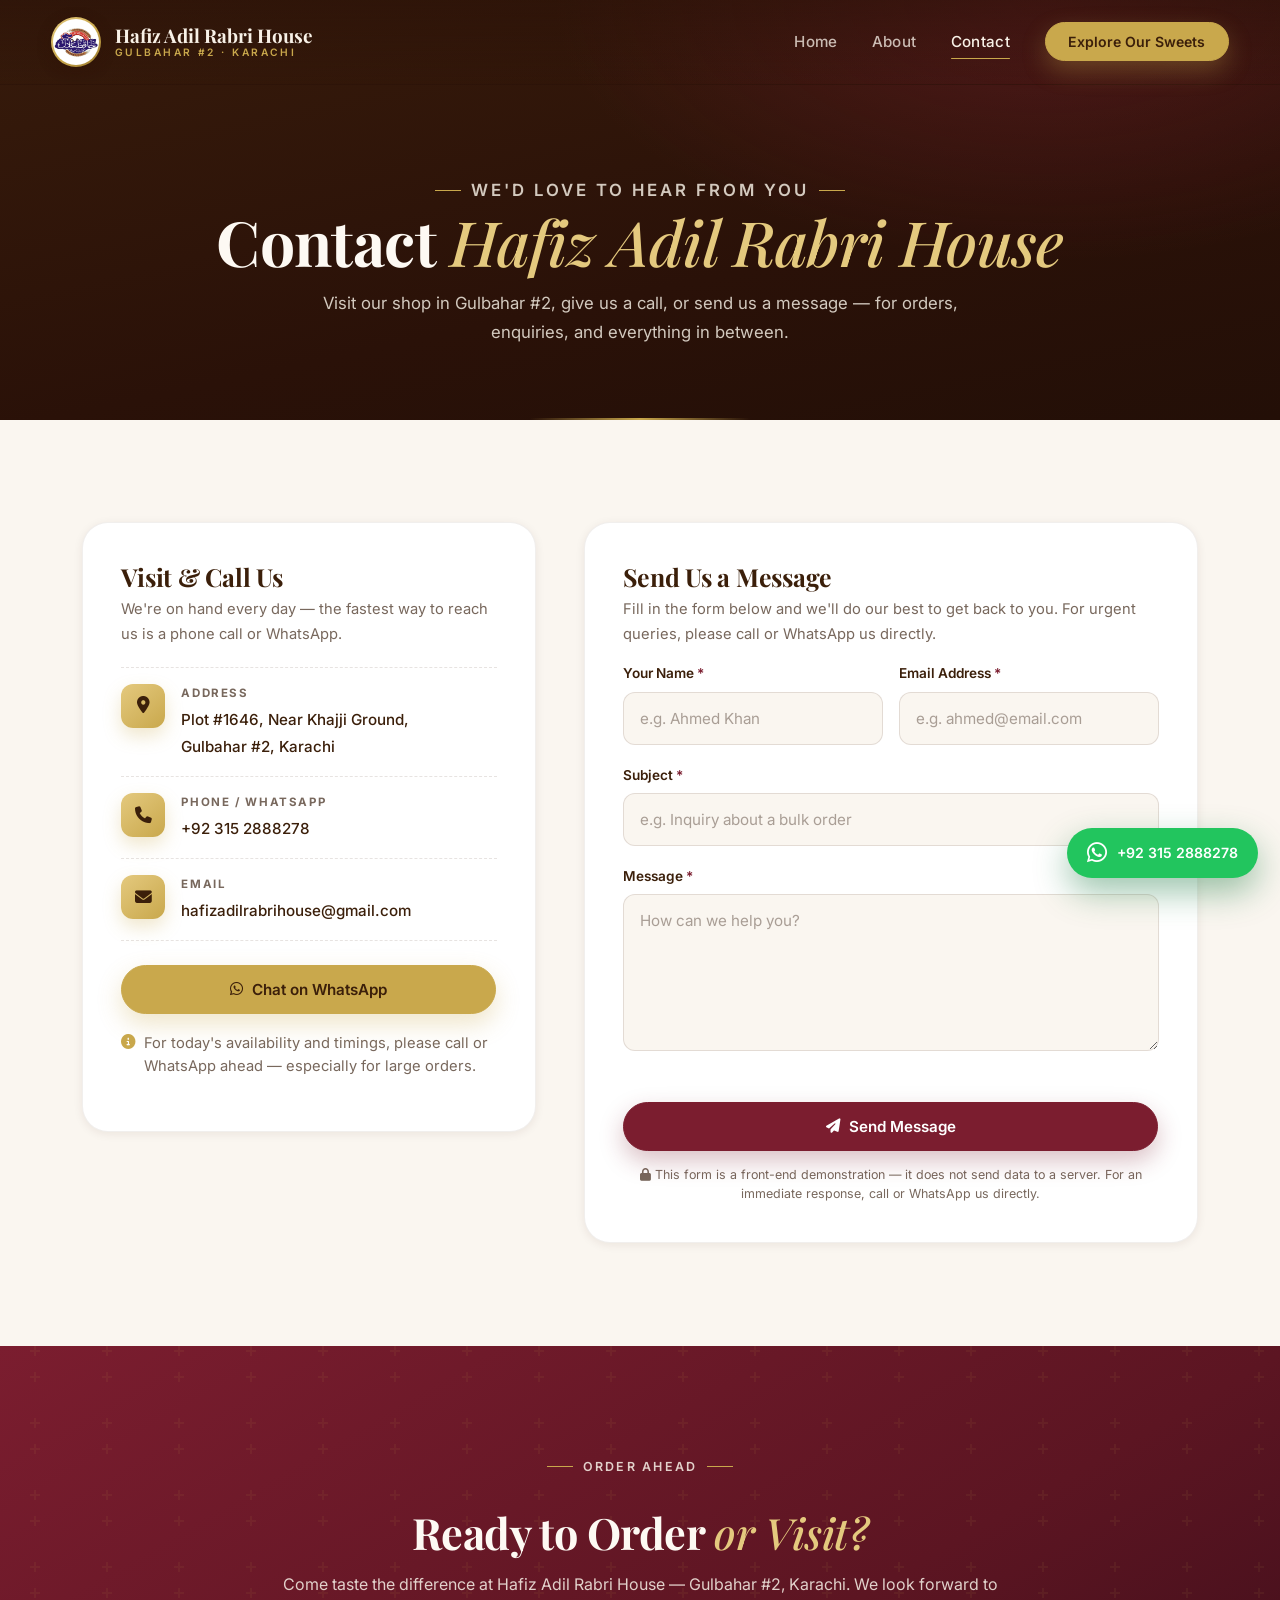
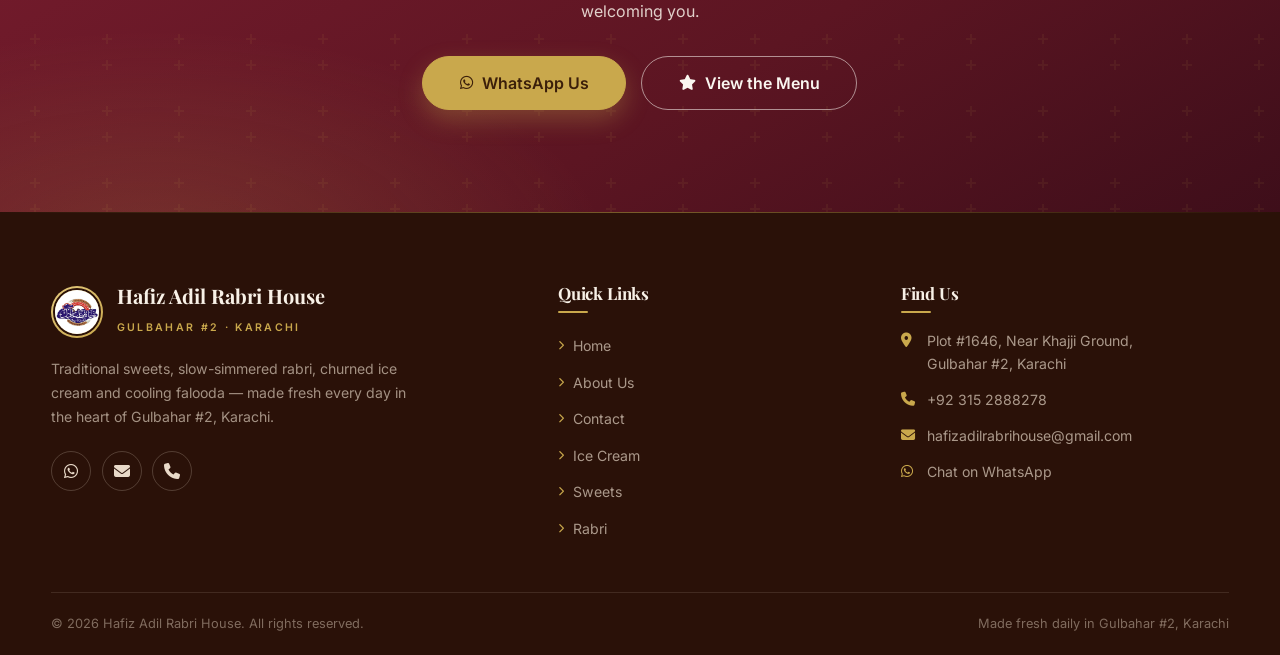
==== commit aa30c5cf: "Fix contact page responsiveness" ====
--- a/public/contact.html
+++ b/public/contact.html
@@ -132,7 +132,7 @@
                         </div>
                         <div class="contact-detail__text">
                             <strong>Email</strong>
-                            <a href="mailto:hafizadilrabrihouse@gmail.com">hafizadilrabrihouse@gmail.com</a>
+                            <a href="mailto:hafizadilrabrihouse@gmail.com">hafizadilrabrihouse<wbr>@<wbr>gmail.com</a>
                         </div>
                     </div>
 
--- a/public/style.css
+++ b/public/style.css
@@ -1775,6 +1775,7 @@
   border-radius: var(--radius-lg);
   padding: clamp(1.8rem, 3vw, 2.5rem);
   box-shadow: var(--shadow-sm);
+  min-width: 0;
 }
 .contact-card h2 { font-size: 1.55rem; margin-bottom: 0.4rem; }
 .contact-card > p { font-size: 0.92rem; color: var(--muted); }
@@ -1809,12 +1810,16 @@
   color: var(--muted);
   margin-bottom: 0.15rem;
 }
+.contact-detail__text {
+  min-width: 0;
+}
 .contact-detail__text span,
 .contact-detail__text a {
   font-size: 0.95rem;
   font-weight: 500;
   color: var(--chocolate);
   line-height: 1.55;
+  overflow-wrap: anywhere;
 }
 .contact-detail__text a:hover { color: var(--burgundy); }
 .contact-card .btn { margin-top: 1.5rem; }
